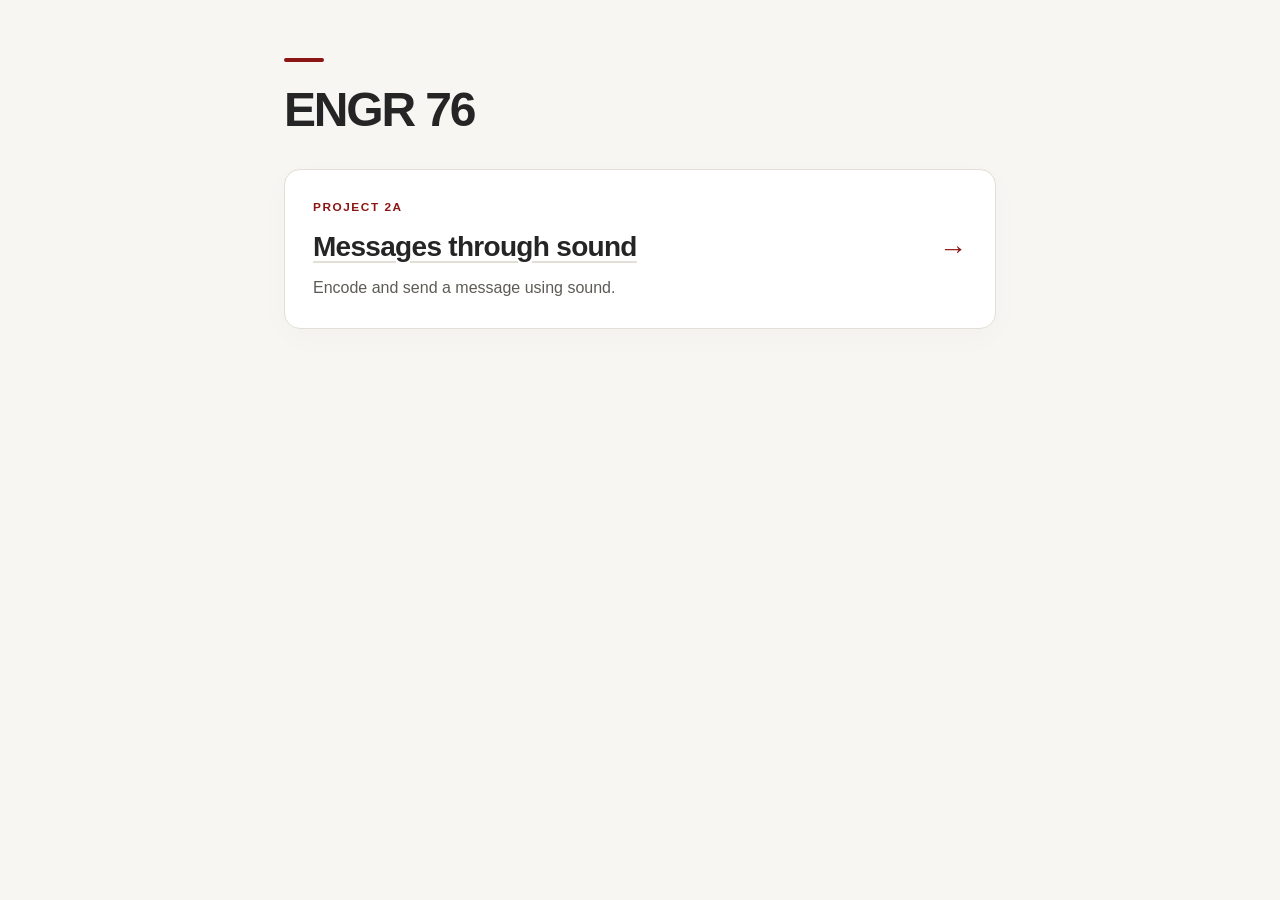
==== index.html @ c50b3faa "Publish ENGR 76 homepage and Project 2a demo" ====
<!doctype html>
<html lang="en">
<head>
  <meta charset="utf-8">
  <meta name="viewport" content="width=device-width, initial-scale=1">
  <meta name="theme-color" content="#8c1515">
  <title>ENGR 76</title>
  <style>
    :root {
      color-scheme: light;
      font-family: -apple-system, BlinkMacSystemFont, "Segoe UI", sans-serif;
      color: #252525;
      background: #f7f6f3;
      line-height: 1.55;
    }
    * { box-sizing: border-box; }
    body { margin: 0; }
    main { max-width: 760px; margin: auto; padding: 58px 24px 36px; }
    header { margin-bottom: 32px; }
    header::before {
      content: "";
      display: block;
      width: 40px;
      height: 4px;
      border-radius: 2px;
      background: #8c1515;
    }
    h1 {
      margin: 20px 0 0;
      font-size: clamp(2rem, 5.7vw, 3rem);
      font-weight: 650;
      letter-spacing: -.045em;
      line-height: 1.15;
    }
    .project-card {
      display: grid;
      grid-template-columns: minmax(0, 1fr) auto;
      align-items: center;
      gap: 24px;
      padding: 28px;
      border: 1px solid #e3ded6;
      border-radius: 16px;
      background: #fff;
      color: inherit;
      text-decoration: none;
      box-shadow: 0 8px 32px #33221106;
    }
    .eyebrow {
      margin: 0 0 12px;
      color: #8c1515;
      font-size: .74rem;
      font-weight: 700;
      letter-spacing: .13em;
      text-transform: uppercase;
    }
    h2 {
      margin: 0;
      font-size: clamp(1.4rem, 4vw, 1.75rem);
      font-weight: 650;
      letter-spacing: -.025em;
      line-height: 1.25;
      overflow-wrap: anywhere;
      text-decoration: underline;
      text-decoration-color: #e3ded6;
      text-underline-offset: .18em;
    }
    .description { margin: 12px 0 0; color: #5e5b57; }
    .arrow { color: #8c1515; font-size: 1.75rem; line-height: 1; }
    .project-card:hover { border-color: #8c1515; background: #fbfaf8; }
    .project-card:hover h2 { text-decoration-color: #8c1515; }
    .project-card:focus-visible { outline: 3px solid #18758c; outline-offset: 4px; }
    @media (max-width: 480px) {
      main { padding: 30px 16px 28px; }
      .project-card { padding: 24px 20px; gap: 16px; }
    }
  </style>
</head>
<body>
  <main>
    <header>
      <h1>ENGR 76</h1>
    </header>
    <a class="project-card" href="./project2a/" aria-labelledby="project-number project-title" aria-describedby="project-description">
      <div>
        <p class="eyebrow" id="project-number">Project 2a</p>
        <h2 id="project-title">Messages through sound</h2>
        <p class="description" id="project-description">Encode and send a message using sound.</p>
      </div>
      <span class="arrow" aria-hidden="true">→</span>
    </a>
  </main>
</body>
</html>
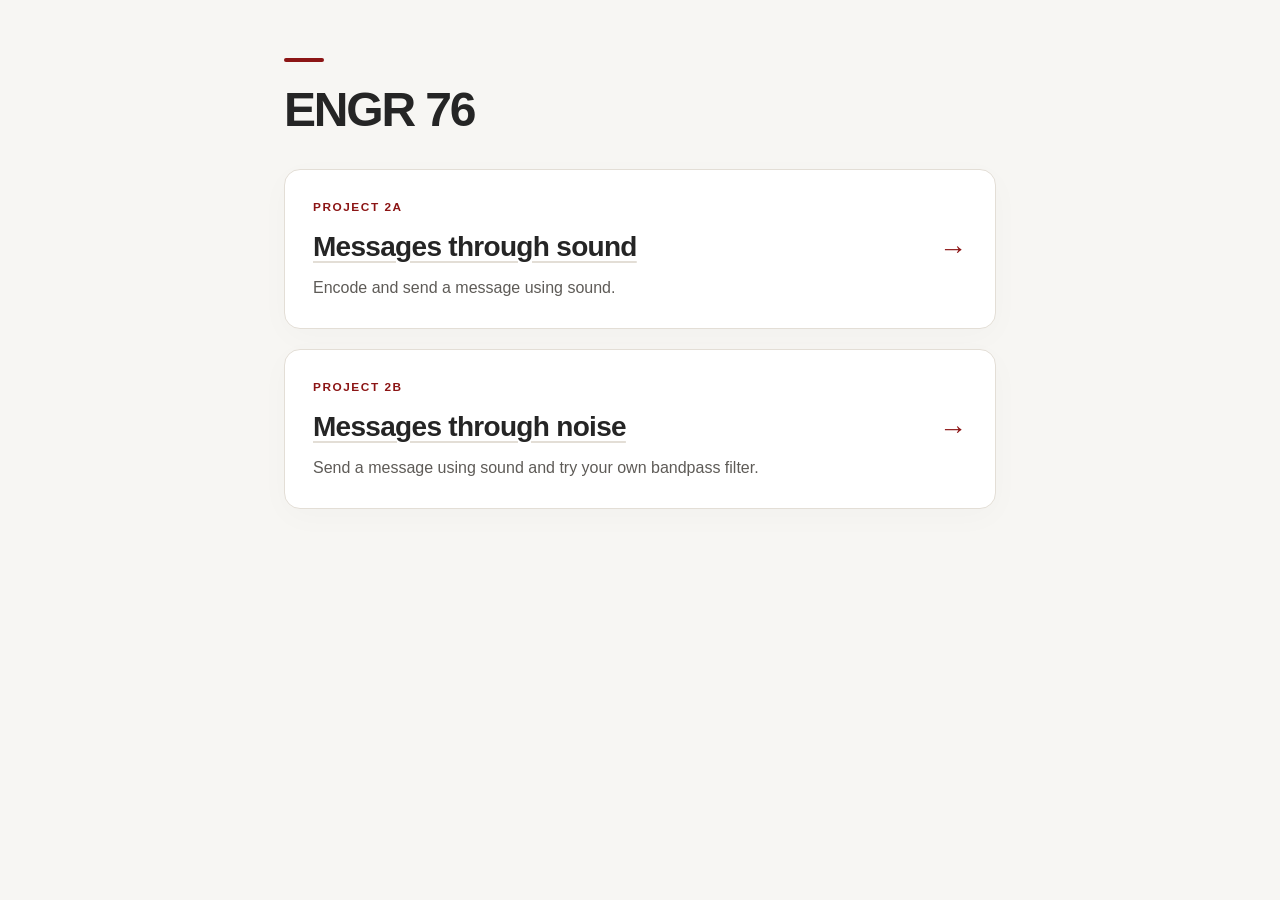
==== commit 425cf470: "Publish Project 2b notebook-powered bandpass demo" ====
--- a/index.html
+++ b/index.html
@@ -67,6 +67,7 @@
     .description { margin: 12px 0 0; color: #5e5b57; }
     .arrow { color: #8c1515; font-size: 1.75rem; line-height: 1; }
     .project-card:hover { border-color: #8c1515; background: #fbfaf8; }
+    .project-card + .project-card { margin-top: 20px; }
     .project-card:hover h2 { text-decoration-color: #8c1515; }
     .project-card:focus-visible { outline: 3px solid #18758c; outline-offset: 4px; }
     @media (max-width: 480px) {
@@ -88,6 +89,14 @@
       </div>
       <span class="arrow" aria-hidden="true">→</span>
     </a>
+    <a class="project-card" href="./project2b/" aria-labelledby="project2b-number project2b-title" aria-describedby="project2b-description">
+      <div>
+        <p class="eyebrow" id="project2b-number">Project 2b</p>
+        <h2 id="project2b-title">Messages through noise</h2>
+        <p class="description" id="project2b-description">Send a message using sound and try your own bandpass filter.</p>
+      </div>
+      <span class="arrow" aria-hidden="true">→</span>
+    </a>
   </main>
 </body>
 </html>
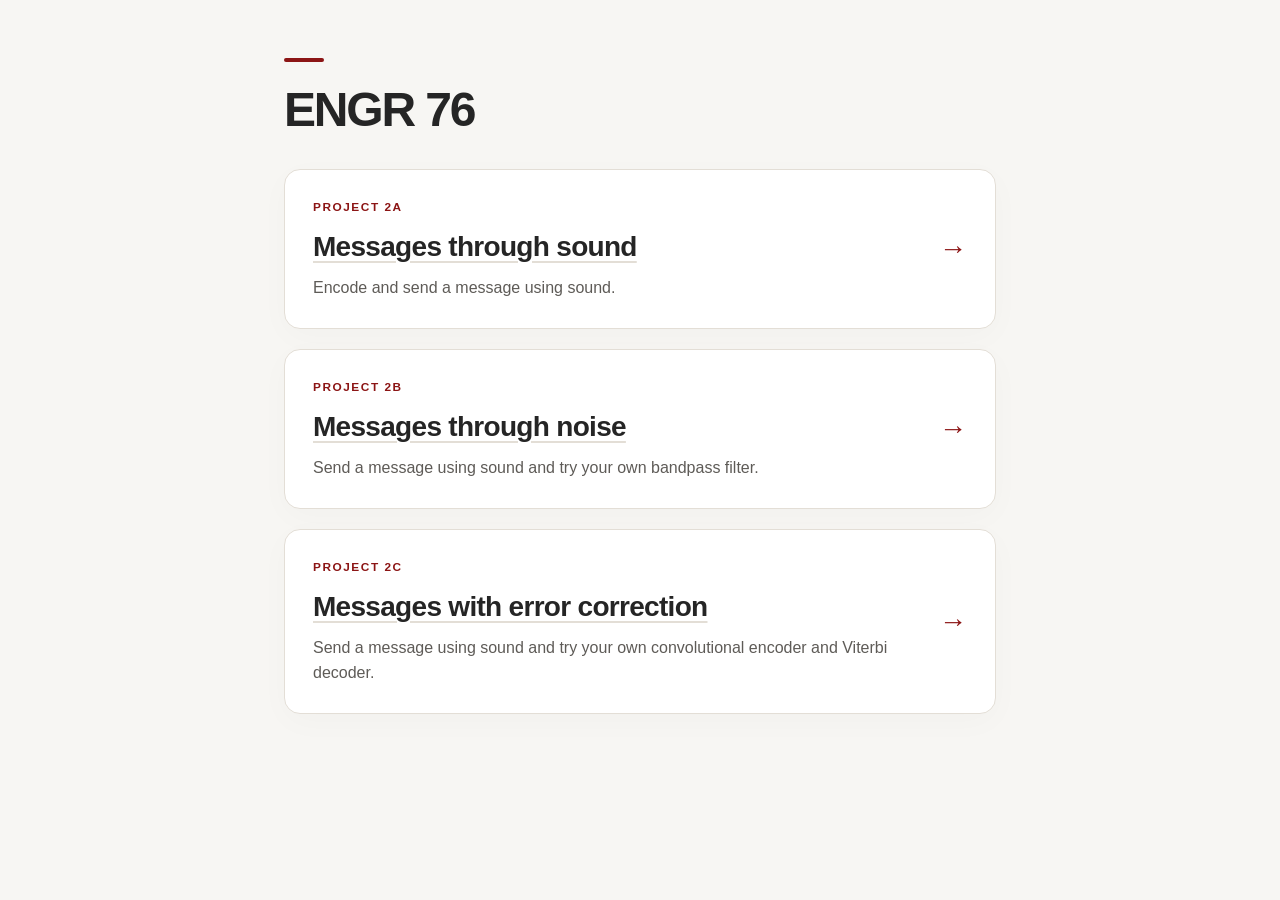
==== commit e02b9dfd: "Publish Project 2c notebook-powered audio demo" ====
--- a/index.html
+++ b/index.html
@@ -97,6 +97,14 @@
       </div>
       <span class="arrow" aria-hidden="true">→</span>
     </a>
+    <a class="project-card" href="./project2c/" aria-labelledby="project2c-number project2c-title" aria-describedby="project2c-description">
+      <div>
+        <p class="eyebrow" id="project2c-number">Project 2c</p>
+        <h2 id="project2c-title">Messages with error correction</h2>
+        <p class="description" id="project2c-description">Send a message using sound and try your own convolutional encoder and Viterbi decoder.</p>
+      </div>
+      <span class="arrow" aria-hidden="true">→</span>
+    </a>
   </main>
 </body>
 </html>
